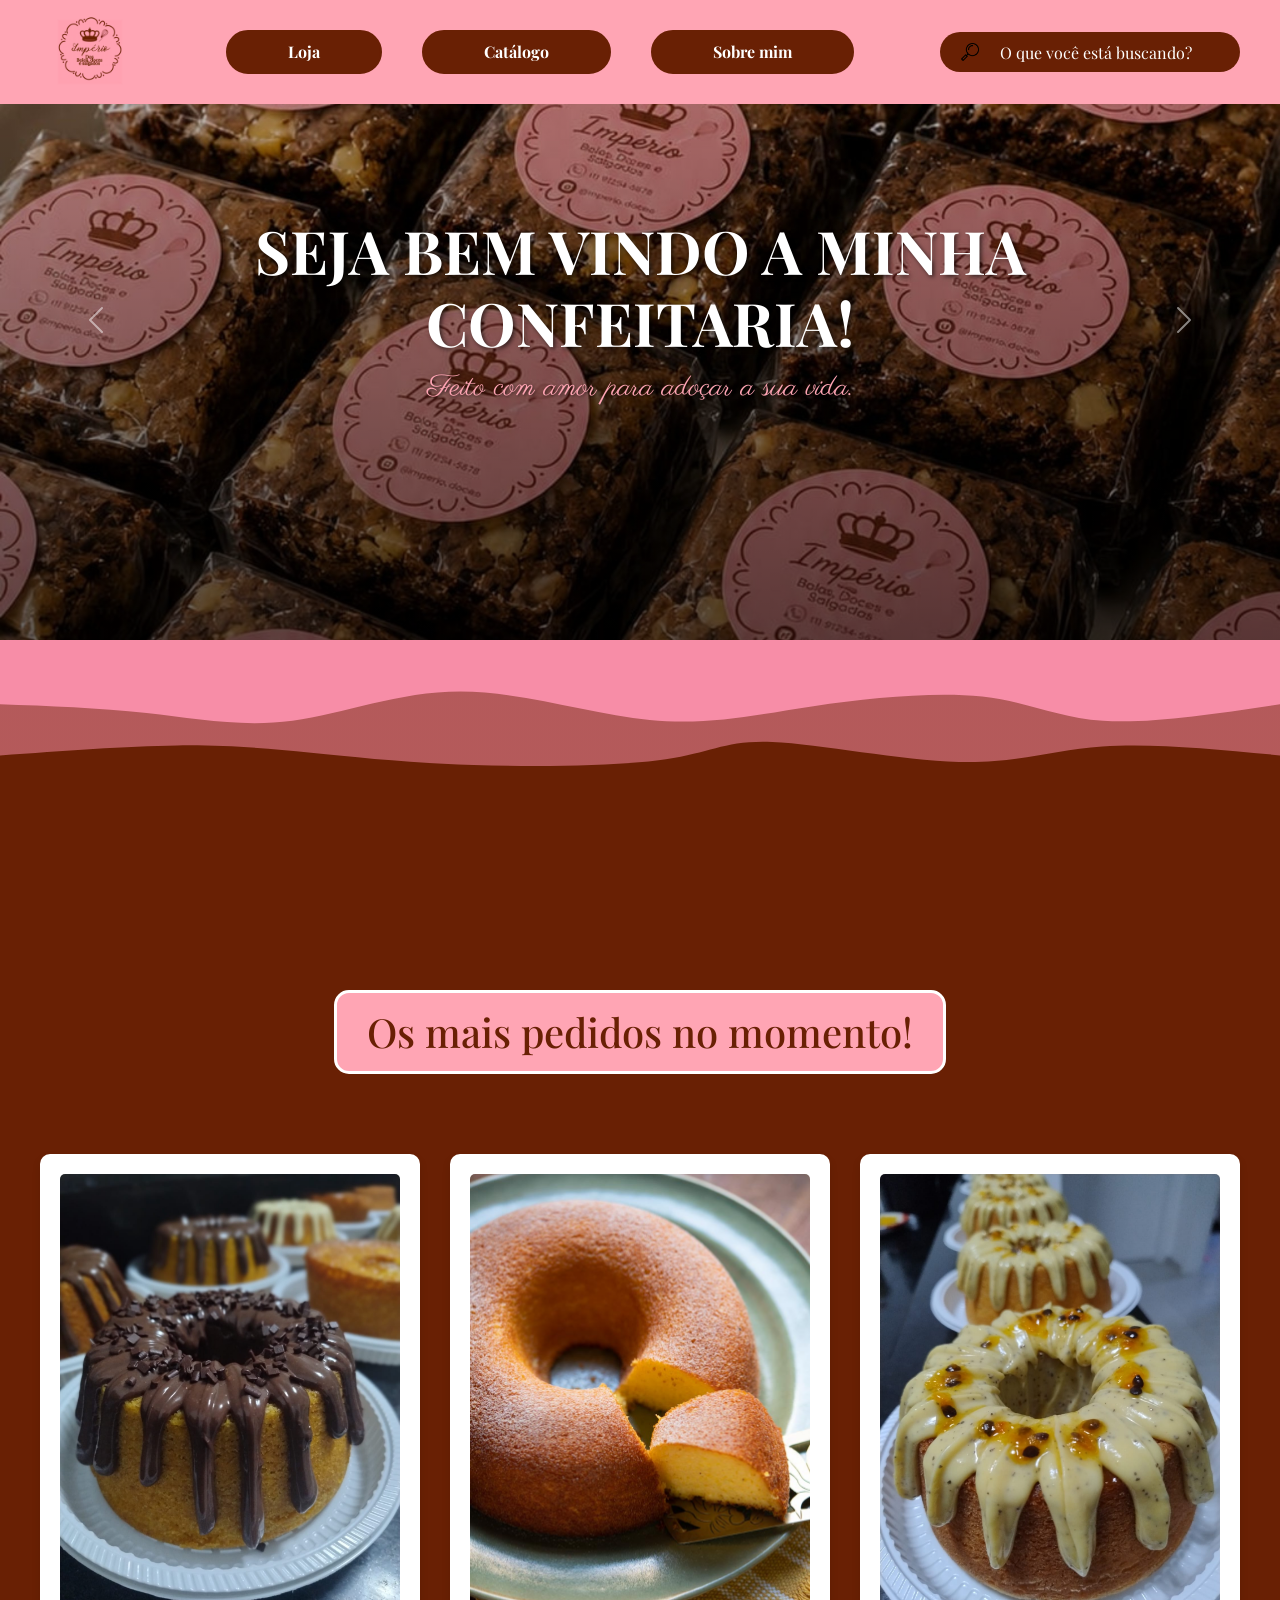
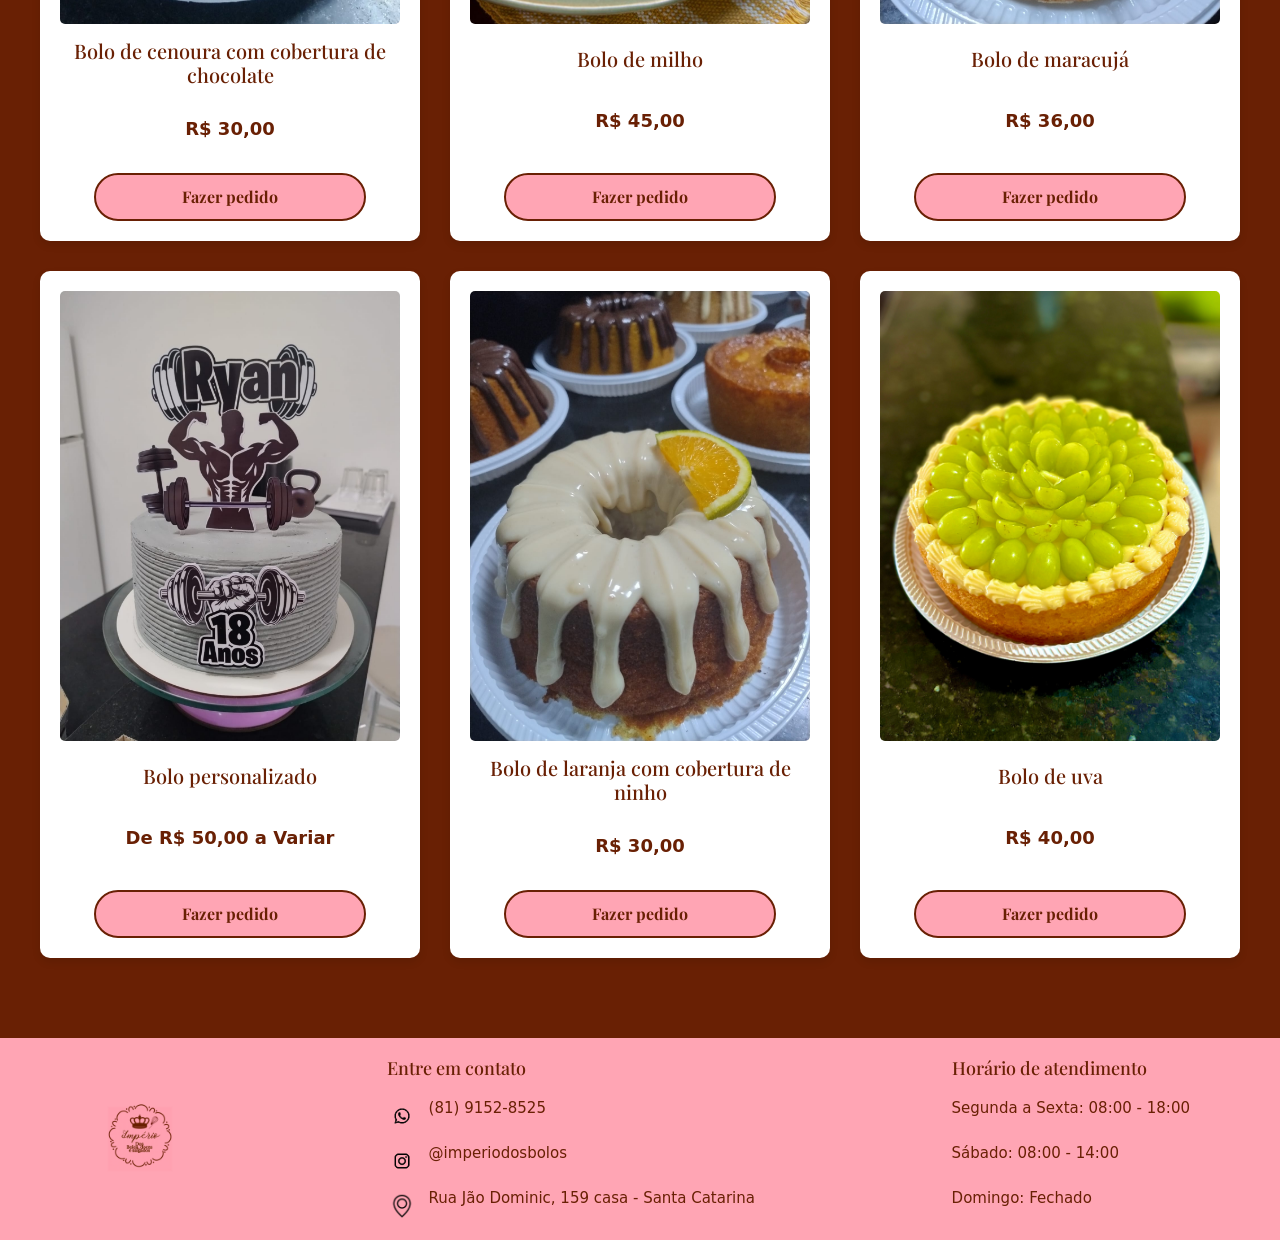
==== index.html @ a277b28c "salvar tudo" ====
<!DOCTYPE html>
<html lang="pt-br">

<head>
    <meta charset="UTF-8">
    <meta name="viewport" content="width=device-width, initial-scale=1.0">

    <link href="https://cdn.jsdelivr.net/npm/bootstrap@5.3.8/dist/css/bootstrap.min.css" rel="stylesheet"
        integrity="sha384-sRIl4kxILFvY47J16cr9ZwB07vP4J8+LH7qKQnuqkuIAvNWLzeN8tE5YBujZqJLB" crossorigin="anonymous">

    <link rel="stylesheet" href="./style.css">
    <link rel="shortcut icon" href="./Imagens/Design-sem-nome.ico" type="image/x-icon">

    <title>Império dos Bolos, Doces e Salgados</title>
</head>

<body>
    <header>
        <nav>
            <a href="./index.html">
                <div class="logo">
                    <img src="./Imagens/Logo confeitaria.png" alt="logo">
                </div>
            </a>

            <div class="links">
                <a href="./index.html"> Loja </a>
                <a href="./catalogos.html"> Catálogo </a>
                <a href="./sobremim.html"> Sobre mim </a>
            </div>

            <form class="busca pesquisabusca-container">
                <img src="./Imagens/lupa.png" alt="Lupa" class="icone-lupa">
                <input type="text" placeholder="O que você está buscando?">
            </form>
        </nav>
    </header>

    <main>
        <section id="hero">
            <div id="carouselExampleAutoplaying" class="carousel slide" data-bs-ride="carousel">
                <div class="carousel-inner">
                    <div class="carousel-item active">
                        <img src="./Imagens/Banner da loja.jpg" class="d-block w-100" alt="Banner brownie">
                        <div class="carousel-caption texto-frase">
                            <h2>SEJA BEM VINDO A MINHA CONFEITARIA!</h2>
                            <p>Feito com amor para adoçar a sua vida.</p>
                        </div>
                    </div>

                    <div class="carousel-item">
                        <img src="./Imagens/Bolos,doces e salgados.jpg" class="d-block w-100" alt="Banner bolo">
                        <div class="carousel-caption texto-frase">
                            <h2>NOSSOS BOLOS E DOCES</h2>
                            <p>Uma fatia de felicidade em cada pedaço.</p>
                        </div>
                    </div>

                    <div class="carousel-item">
                        <img src="./Imagens/banner brigadeiro.jpg" class="d-block w-100" alt="Banner brigadeiro">
                        <div class="carousel-caption texto-frase">
                            <h2>BRIGADEIROS GOURMET</h2>
                            <p>O verdadeiro sabor do afeto enrolado em granulado.</p>
                        </div>
                    </div>
                </div>

                <button class="carousel-control-prev" type="button" data-bs-target="#carouselExampleAutoplaying"
                    data-bs-slide="prev">
                    <span class="carousel-control-prev-icon" aria-hidden="true"></span>
                    <span class="visually-hidden">Previous</span>
                </button>
                <button class="carousel-control-next" type="button" data-bs-target="#carouselExampleAutoplaying"
                    data-bs-slide="next">
                    <span class="carousel-control-next-icon" aria-hidden="true"></span>
                    <span class="visually-hidden">Next</span>
                </button>
            </div>
  <svg width="100%" height="100%" id="svg" viewBox="0 0 1440 390" xmlns="http://www.w3.org/2000/svg" preserveAspectRatio="none" class="transition duration-300 ease-in-out delay-150 minha-onda"><defs><linearGradient id="gradient" x1="0%" y1="50%" x2="100%" y2="50%"><stop offset="5%" stop-color="#f78da7"></stop><stop offset="95%" stop-color="#f78da7"></stop></linearGradient></defs><path d="M 0,400 L 0,100 C 72.07455817378498,116.14709131075111 144.14911634756996,132.29418262150222 200,123 C 255.85088365243004,113.7058173784978 295.4780927835052,78.97036082474227 361,83 C 426.5219072164948,87.02963917525773 517.9385125184093,129.8243740795287 571,135 C 624.0614874815907,140.1756259204713 638.7678571428571,107.73214285714286 691,90 C 743.2321428571429,72.26785714285714 832.9900589101621,69.24705449189985 907,75 C 981.0099410898379,80.75294550810015 1039.2719072164948,95.27963917525774 1090,107 C 1140.7280927835052,118.72036082474226 1183.9223122238586,127.63438880706921 1241,126 C 1298.0776877761414,124.36561119293079 1369.0388438880707,112.18280559646539 1440,100 L 1440,400 L 0,400 Z" stroke="none" stroke-width="0" fill="url(#gradient)" fill-opacity="0.53" class="transition-all duration-300 ease-in-out delay-150 path-0" transform="rotate(-180 720 200)"></path><defs><linearGradient id="gradient" x1="0%" y1="50%" x2="100%" y2="50%"><stop offset="5%" stop-color="#f78da7"></stop><stop offset="95%" stop-color="#f78da7"></stop></linearGradient></defs><path d="M 0,400 L 0,233 C 73.3488586156112,207.43335787923417 146.6977172312224,181.86671575846836 199,190 C 251.3022827687776,198.13328424153164 282.5579896907216,239.96649484536078 335,253 C 387.4420103092784,266.0335051546392 461.07032400589105,250.26730486008836 525,228 C 588.929675994109,205.73269513991164 643.1607142857143,176.96428571428572 709,192 C 774.8392857142857,207.03571428571428 852.2868188512517,265.8755522827688 922,266 C 991.7131811487483,266.1244477172312 1053.6920103092784,207.53350515463916 1111,190 C 1168.3079896907216,172.46649484536084 1220.9451399116347,195.99042709867453 1275,210 C 1329.0548600883653,224.00957290132547 1384.5274300441827,228.50478645066272 1440,233 L 1440,400 L 0,400 Z" stroke="none" stroke-width="0" fill="url(#gradient)" fill-opacity="1" class="transition-all duration-300 ease-in-out delay-150 path-1" transform="rotate(-180 720 200)"></path></svg>

        </section>

        <h1 class="maisvendidos"> Os mais pedidos no momento!</h1>

        <section class="grade-produtos">
            <div class="produto">

                <img class="bolos" src="./Imagens/bolo de coco com cobertura de chocolate.jpeg"
                    alt="Bolo de coco com cobertura de chocolate">
                <h2 class="nome-produto">Bolo de cenoura com cobertura de chocolate</h2>
                <p class="preco">R$ 30,00</p>
                <a href="https://wa.me/558191528525?text=Olá! Gostaria de encomendar Bolo de coco com cobertura de chocolate"
                    target="_blank" class="botao-pedido">Fazer pedido</a>
            </div>
            </div>

            <div class="produto">
                <img class="bolos" src="./Imagens/bolo de milho.jpg"
                    alt="Bolo de milho">
                <h2 class="nome-produto">Bolo de milho</h2>
                <p class="preco">R$ 45,00</p>
                <a href="https://wa.me/558191528525?text=Olá! gostaria de encomendar um bolo de morango" target="_blank"
                    class="botao-pedido">Fazer pedido</a>
            </div>
            </div>

            <div class="produto">
                <img class="bolos" src="./Imagens/bolo de maracuja.jpeg" alt="Bolo de maracujá">
                <h2 class="nome-produto">Bolo de maracujá</h2>
                <p class="preco">R$ 36,00</p>
                <a href="https://wa.me/558191528525?text=Olá! Gostaria de encomendar um Bolo de maracujá"
                    target="_blank" class="botao-pedido">Fazer pedido</a>
            </div>
            </div>

            <div class="produto">
                <img class="bolos" src="./Imagens/bolo personalizados.jpeg" alt="Bolo personalizado">
                <h2 class="nome-produto">Bolo personalizado</h2>
                <p class="preco"> De R$ 50,00 a Variar </p>
                <a href="https://wa.me/558191528525?text=Olá! Gostaria de encomendar um bolo personalizado"
                    target="_blank" class="botao-pedido">Fazer pedido</a>
            </div>
            </div>

            <div class="produto">
                <img class="bolos" src="./Imagens/bolo de laranja.jpeg" alt="Bolo de laranja">
                <h2 class="nome-produto">Bolo de laranja com cobertura de ninho</h2>
                <p class="preco">R$ 30,00</p>
                <a href="https://wa.me/558191528525?text=Olá! Gostaria de encomendar um bolo de laranja" target="_blank"
                    class="botao-pedido">Fazer pedido</a>
            </div>
            </div>

            <div class="produto">
                <img class="bolos" src="./Imagens/bolo de uva.jpeg" alt="Bolo de uva">
                <h2 class="nome-produto">Bolo de uva</h2>
                <p class="preco">R$ 40,00</p>
                <a href="https://wa.me/558191528525?text=Olá! Gostaria de encomendar um bolo de uva" target="_blank"
                    class="botao-pedido">Fazer pedido</a>
            </div>
            </div>
        </section>
    </main>

    <footer class="rodape">
        <div class="logorodape-principal"> <img class="logorodape" src="./Imagens/Logo confeitaria.png" alt="logo">
        </div>

        <div class="contato">
            <h3 class="contato-titulo">Entre em contato</h3>

            <div class="item-contato">
                <img src="./Imagens/whatsapp.png" alt="WhatsApp">
                <p> (81) 9152-8525</p>
            </div>

            <div class="item-contato">
                <img src="./Imagens/instagram.png" alt="Instagram">
                <p>@imperiodosbolos</p>
            </div>

            <div class="item-contato">
                <img src="./Imagens/mapa.png" alt="Localização">
                <p>Rua Jão Dominic, 159 casa - Santa Catarina </p>
            </div>
        </div>

        <div class="horarios">
            <h3 class="atendimento-titulo">Horário de atendimento</h3>
            <p>Segunda a Sexta: 08:00 - 18:00</p>
            <p>Sábado: 08:00 - 14:00</p>
            <p>Domingo: Fechado</p>
        </div>
    </footer>

    <script src="https://cdn.jsdelivr.net/npm/@popperjs/core@2.11.8/dist/umd/popper.min.js"
        integrity="sha384-I7E8VVD/ismYTF4hNIPjVp/Zjvgyol6VFvRkX/vR+Vc4jQkC+hVqc2pM8ODewa9r"
        crossorigin="anonymous"></script>
    <script src="https://cdn.jsdelivr.net/npm/bootstrap@5.3.8/dist/js/bootstrap.min.js"
        integrity="sha384-G/EV+4j2dNv+tEPo3++6LCgdCROaejBqfUeNjuKAiuXbjrxilcCdDz6ZAVfHWe1Y"
        crossorigin="anonymous"></script>

    <script src="./script.js"></script>
</body>

</html>
---- style.css ----
/* #692004 - Marrom */
/* #ffa5b4 - Rosa*/
/* #ffffff - Branco */

@import url('https://fonts.googleapis.com/css2?family=Lavishly+Yours&family=Parisienne&family=Playfair+Display:ital,wght@0,400..900;1,400..900&family=Puritan:ital,wght@0,400;0,700;1,400;1,700&family=Share+Tech&display=swap');

@import url('https://fonts.googleapis.com/css2?family=Lavishly+Yours&family=Parisienne&family=Playfair+Display:ital,wght@0,400..900;1,400..900&family=Puritan:ital,wght@0,400;0,700;1,400;1,700&family=Share+Tech&display=swap');
/*titulo*/


* {
    box-sizing: border-box;
    /* Inclui borda e padding na largura total do elemento */
    margin: 0;
    /* Remove margens externas padrão */
    padding: 0;
    /* Remove espaçamento interno padrão */
}

body {
    background-color: #692004;
    /* Define cor de fundo em toda a página */
}

header {
    position: fixed;
    /* Fixa o cabeçalho no topo, sem se mover ao fazer scroll */
    top: 0;
    /* Posiciona no topo da página */
    left: 0;
    /* Alinha ao lado esquerdo */
    width: 100%;
    /* Ocupa 100% da largura disponível */
    z-index: 100;
    /* Garante que fique sobre outros elementos (profundidade) */
}


nav {
    display: flex;
    /* Usa flexbox para organizar elementos em linha */
    background-color: #ffa5b4;
    /* Define fundo rosa */
    justify-content: space-between;
    /* Distribui espaço entre itens horizontalmente */
    align-items: center;
    /* Alinha itens ao centro na vertical */
    padding: 2px 40px;
    /* Espaçamento: 2px acima/abaixo, 40px esquerda/direita */
    flex-wrap: nowrap;
    /* Não quebra itens em nova linha (mantém uma linha) */
    font-family: "Playfair Display", serif;
    font-optical-sizing: auto;
    font-style: normal;
}


.logo {
    position: relative;
    /* Define posicionamento relativo para alocar bem na nav */
    width: 100px;
    /* Largura da logo */
    height: auto;
    /* Altura ajustada automaticamente proporcionalmente */
}

.logo img {
    width: 100px;
    /* Define largura da imagem da logo */
    border-radius: 50%;
    /* Deixa a imagem circular (redonda) */
}


.links {
    display: flex;
    /* Usa flexbox para alinhar links horizontalmente */
    justify-content: center;
    /* Centraliza os links horizontalmente */
    flex-grow: 1;
    /* Ocupa o espaço restante disponível na nav */
}


.links a {
    display: inline-block;
    /* Permite dar width/height em um elemento inline */
    text-decoration: none;
    /* Remove o sublinhado padrão dos links */
    background-color: #692004;
    /* Fundo marrom nos botões */
    color: #ffffff;
    /* Texto branco */
    font-family: "Playfair Display", serif;
    /* Fonte elegante para titulos */
    font-size: 16px;
    /* Tamanho do texto */
    font-weight: bold;
    /* Deixa o texto mais grosso/marcado */
    border: 2px solid #692004;
    /* Borda marrom ao redor */
    padding: 8px 60px;
    /* Espaço interno: 8px acima/abaixo, 60px esquerda/direita */
    border-radius: 60px;
    /* Deixa as bordas muito arredondadas (botão arredondado) */
    margin: 20px;
    /* Espaço externo: 20px */
    white-space: nowrap;
    /* Evita quebra de texto em várias linhas */
    transition: transform 0.2s ease-in-out;
    /* Suaviza transformações em 0.2 segundos */
}


.links a:hover {
    transform: scale(1.05);
    /* Aumenta o botão em 5% quando mouse passa sobre */
}



.pesquisabusca-container {
    display: flex;
    /* Usa flexbox para alinhar o input e o ícone horizontalmente */
    align-items: center;
    /* Alinha itens ao centro na vertical */
    background-color: #692004;
    /* Fundo marrom */
    border-radius: 20px;
    /* Deixa as bordas bem arredondadas (formato de pílula) */
    padding: 5px 20px;
    /* Espaçamento interno: 5px acima/abaixo, 20px esquerda/direita */
    height: 40px;
    /* Altura fixa para consistência */
    width: 300px;
    /* Largura da barra de pesquisa */
}

/* Campo de entrada (input) da pesquisa */
.pesquisabusca-container input {
    flex: 1;
    /* Faz o input ocupar todo o espaço restante do container */
    height: 100%;
    border: none;
    /* Remove a borda padrão do HTML */
    background: transparent;
    /* Fundo transparente para integrar com o container marrom */
    outline: none;
    /* Remove a linha azul/laranja ao clicar no campo */
    color: #ffffff;
    /* Cor do texto digitado em branco */
    font-size: 16px;
    /* Tamanho do texto confortável para leitura */
}

/* Estilo do texto placeholder (sugestão) do input */
.pesquisabusca-container input::placeholder {
    color: #ffffff;
    /* Deixa o texto de sugestão em branco e legível */
}


.icone-lupa {
    height: 18px;
    /* Altura do ícone */
    width: 20px;
    /* Largura do ícone */
    margin-right: 20px;
    /* Espaço entre o ícone e o input */
    object-fit: contain;
    /* Mantém a proporção da imagem sem distorcer */
}

#hero {
    width: 100%;
    /* Ocupa toda a largura disponível da página */
}

.carousel-item {
    position: relative;
    /* Define posicionamento relativo para usar pseudo-elemento ::after */
}

.carousel-item::after {
    content: "";
    /* Cria um elemento vazio */
    position: absolute;
    /* Posiciona o elemento de forma absoluta em relação ao .carousel-item */
    top: 0;
    left: 0;
    width: 100%;
    height: 100%;
    background: linear-gradient(to bottom, rgba(0, 0, 0, 0.2), rgba(0, 0, 0, 0.6));
    /* Cria um degradê suave do topo até a base da imagem */
    z-index: 1;
    /* Garante que a sombra fique acima da imagem, mas abaixo de textos */
}

.texto-frase {
    position: absolute;
    top: 50%;
    left: 50%;
    transform: translate(-50%, -50%);
    bottom: auto;
    width: 80%;
    z-index: 2;
    text-align: center;
}

.texto-frase h2 {
    font-family: "Playfair Display", serif;
    font-optical-sizing: auto;
    font-style: normal;
    font-size: 60px;
    font-weight: bold;
    color: #ffffff;
    text-shadow: 2px 2px 4px rgba(0, 0, 0, 0.6);
}

.texto-frase p {
    font-family: "Parisienne", cursive;
    font-weight: 400;
    font-style: normal;
    font-size: 30px;
    color: #ffa5b4;
    text-shadow: 1px 1px 3px rgba(0, 0, 0, 0.6);
}
.minha-onda {
  width: 100vw;     
  height: 150px;    
  display: block;   
}


.maisvendidos {
    display: inline-flex;
    color: #692004;
    justify-content: center;
    align-items: center;
    font-size: 40px;
    gap: 20px;
    margin: 200px auto 60px auto;
    /* Centraliza o bloco na tela */
    background-color: #ffa5b4;
    border: 3px solid #ffffff;
    border-radius: 15px;
    padding: 15px 30px;
    font-family: "Playfair Display", serif;
    font-optical-sizing: auto;
    font-style: normal;
}



main {
    width: 100%;
    /* Ocupa 100% da largura */
    text-align: center;
    /* Centraliza o texto */
    margin-bottom: 60px;
    /* Espaço abaixo antes do rodapé */
}


.grade-produtos {
    display: grid;
    /* Usa grid para criar layout em colunas */
    grid-template-columns: repeat(3, 1fr);
    /* Cria 3 colunas de tamanho igual */
    gap: 30px;
    /* Espaço de 30px entre produtos */
    padding: 20px 40px;
    /* Espaçamento interno */
}


.produto {
    background-color: #ffffff;
    /* Fundo branco */
    position: relative;
    /* Para posicionamento de elementos filhos */
    z-index: 10;
    /* Profundidade */
    padding: 20px;
    /* Espaçamento interno */
    border-radius: 10px;
    /* Bordas levemente arredondadas */
    box-shadow: 0 4px 8px rgba(0, 0, 0, 0.1);
    /* Sombra para criar profundidade */
    display: flex;
    /* Usa flexbox para organizar conteúdo */
    flex-direction: column;
    /* Organiza itens em coluna */
    justify-content: space-between;
    /* Distribui espaço entre itens */
    align-items: center;
    /* Centraliza itens horizontalmente */
}


.bolos {
    width: 100%;
    /* Ocupa 100% da largura do card */
    height: 450px;
    /* Altura fixa para consistência */
    object-fit: cover;
    /* Imagem se ajusta mantendo proporção */
    border-radius: 5px;
    /* Bordas ligeiramente arredondadas */
}

.nome-produto {
    font-size: 20px;
    color: #692004;
    margin-top: 15px;
    text-align: center;
    font-family: "Playfair Display", serif;
    font-optical-sizing: auto;
    font-style: normal;
}


.preco {
    font-size: 18px;
    color: #692004;
    font-weight: bold;
    margin-top: 20px;
}

.botao-pedido {
    display: inline-block;
    text-decoration: none;
    background-color: #ffa5b4;
    color: #692004;
    font-family: "Playfair Display", serif;
    font-size: 16px;
    font-weight: bold;
    border: 2px solid #692004;
    padding: 10px 30px;
    border-radius: 30px;
    margin-top: 15px;
    width: 80%;
    text-align: center;
    transition: transform 0.2s ease-in-out, background-color 0.2s;
}

/* Efeito ao passar o mouse */
.botao-pedido:hover {
    transform: scale(1.05);
    background-color: #ffa5b4;
}


.rodape {
   display: flex;
    justify-content: space-between;
    align-items: flex-start;
    gap: 40px;
    background-color: #ffa5b4;
    padding: 15px 90px;
   
}


.logorodape-principal {
    display: flex;
    align-items: center;
    gap: 20px;
    align-self: center;
}


.logorodape {
    width: 100px;
    height: auto;
    border-radius: 50%;
}


.contato {
    display: flex;
    flex-direction: column;
    gap: 8px;
}


.contato-titulo {
    font-size: 18px;
    color: #692004;
    font-family: "Playfair Display", serif;
    margin-bottom: 5px;
    padding: 5px 0;

}

.atendimento-titulo {
    font-size: 18px;
    color: #692004;
    font-family: "Playfair Display", serif;
    margin-bottom: 5px;
    padding: 5px 0;
   
}


.item-contato {
    display: flex;
    align-items: center;
    gap: 12px;
    
}

.item-contato img {
    height: 30px;
    object-fit: contain;
    
}

.item-contato p {
    font-size: 15px;
    color: #692004;
    line-height: 1.4;

}


.horarios p {
    font-size: 15px;
    color: #692004;
    line-height: 1.4;
    
}


.horarios {
    display: flex;
    flex-direction: column;
    gap: 8px;
    text-align: left;
}



@media (max-width: 768px) {


    body {
        padding-top: 260px;
        /* Espaço aumentado para não cobrir o conteúdo sob o menu mobile fixo */
    }


    nav {
        flex-direction: column;
        gap: 10px;
        padding: 15px;
        max-height: 240px;
        /* Evita que o menu passe da tela do celular */
    }


    .logo img {
        width: 100px;
        /* Logo menor para caber na barra mobile */
    }


    .links {
        flex-direction: column;
        width: 100%;
        gap: 8px;
    }


    .links a {
        margin: 0;
        text-align: center;
        width: 100%;
        padding: 6px 10px;
        font-size: 14px;
    }


    .pesquisabusca-container {
        width: 100%;
        height: 35px;
    }

    .pesquisabusca-container input {
        font-size: 14px;
    }


    .texto-frase h2 {
        font-size: 32px;
    }

    .texto-frase p {
        font-size: 20px;
    }


    .maisvendidos {
        font-size: 22px;
        margin: 60px auto 30px auto;
        padding: 10px 20px;
        display: flex;
    }


    .grade-produtos {
        grid-template-columns: 1fr;
        /* Um produto abaixo do outro */
        padding: 10px 20px;
        gap: 20px;
    }


    .produto {
        padding: 15px;
    }

    .bolos {
        height: 300px;
        /* Reduz altura para imagens não distorcerem no celular */
    }

    .nome-produto {
        font-size: 18px;
    }

    .botao-pedido {
        width: 100%;
        /* Botão em largura cheia dentro do card */
    }

  
    .rodape {
        flex-direction: column;
        align-items: center;
        text-align: center;
        padding: 40px 20px;
        gap: 30px;
    }

    .logorodape-principal {
        flex-direction: column;
        justify-content: center;
    }

    .logorodape {
        width: 100px;
    }

    .contato {
        align-items: center;
    }

    .item-contato {
        flex-direction: column;
        justify-content: center;
        gap: 5px;
    }

    .item-contato img {
        height: 35px;
    }

    .item-contato p{
          font-size: 16px;

    }


    .horarios p {
        font-size: 16px;
    }
}
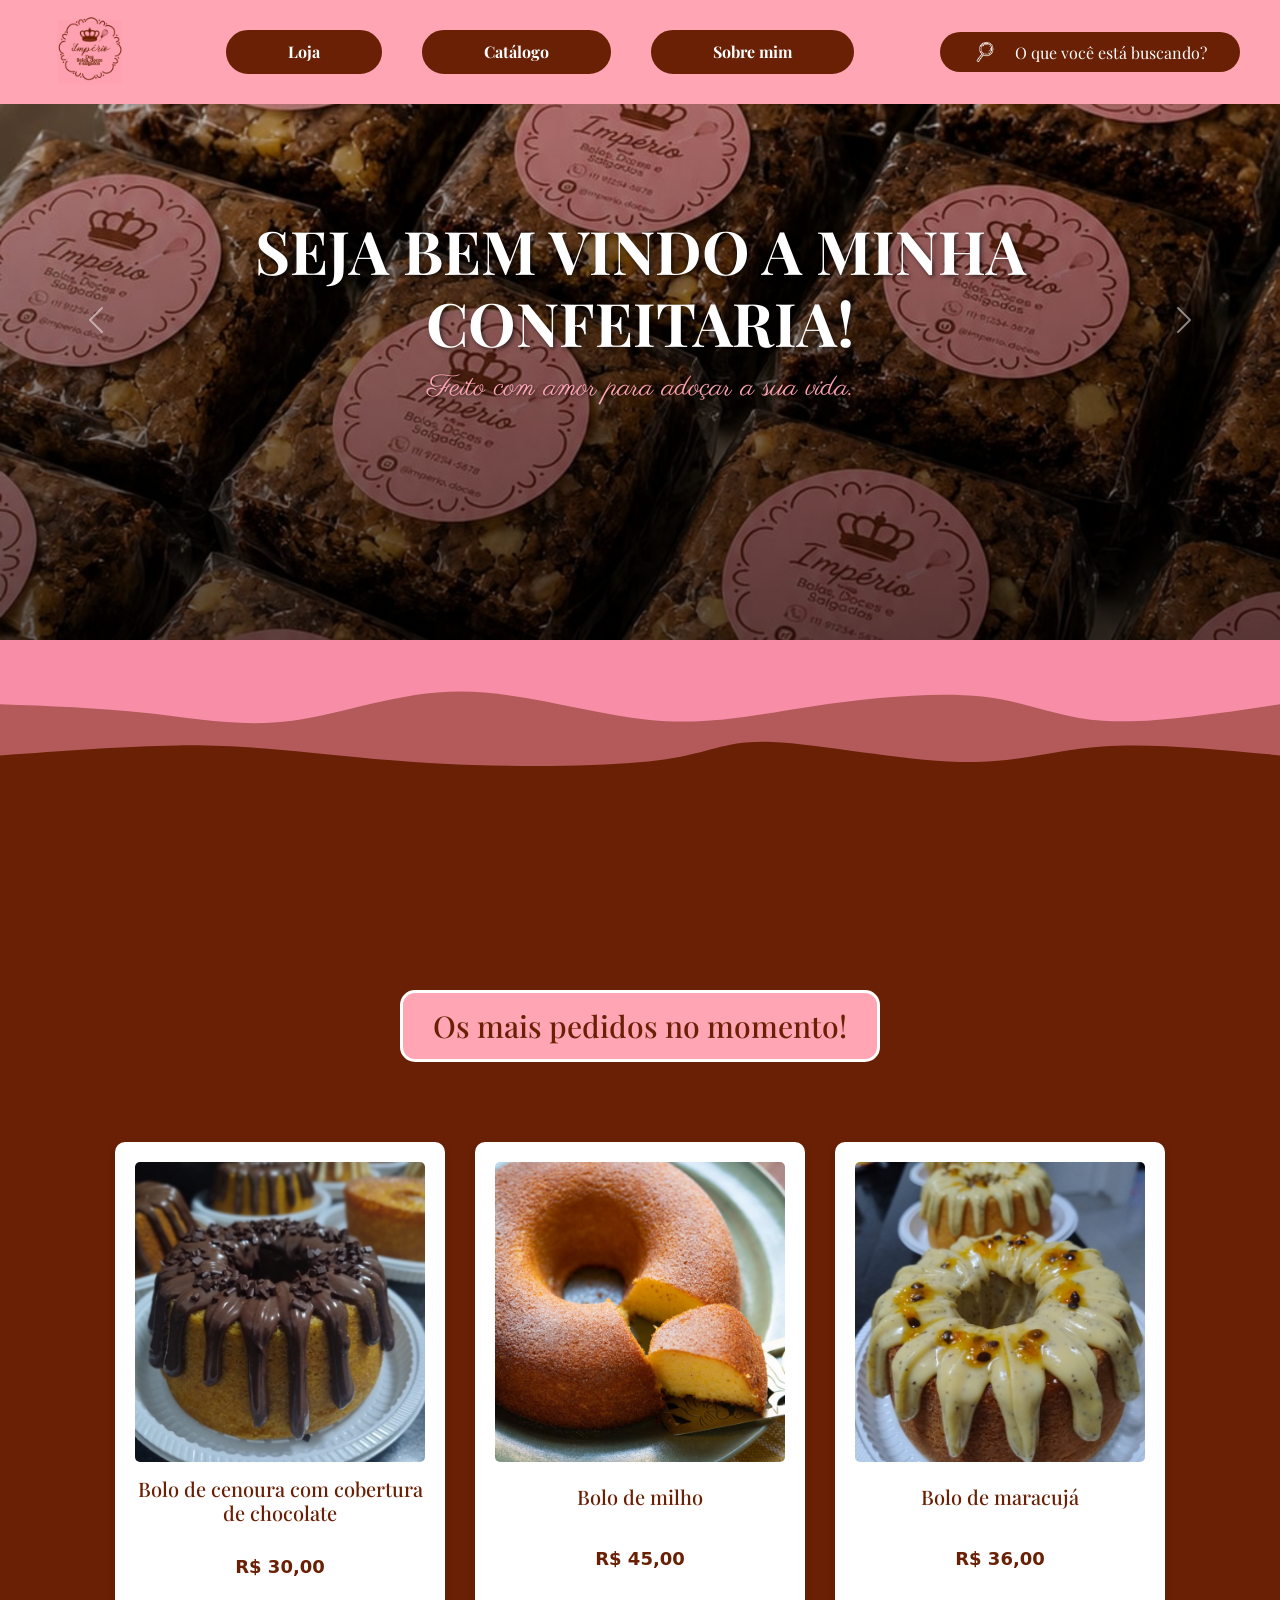
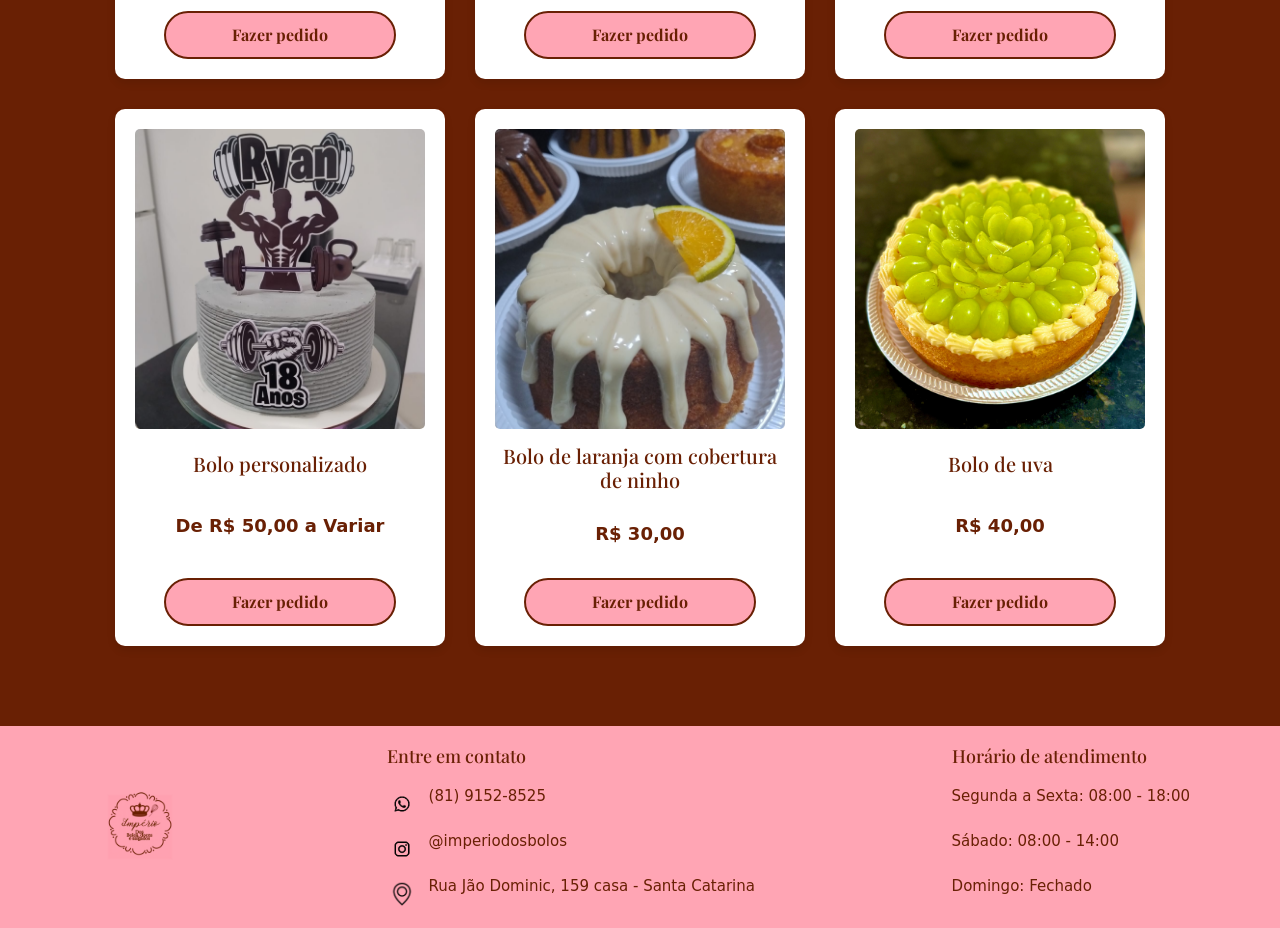
==== commit db905b61: "salvar tudo" ====
--- a/index.html
+++ b/index.html
@@ -31,7 +31,9 @@
 
             <form class="busca pesquisabusca-container">
                 <img src="./Imagens/lupa.png" alt="Lupa" class="icone-lupa">
-                <input type="text" placeholder="O que você está buscando?">
+                <input list="produtos-busca" type="text" placeholder="O que você está buscando?">
+                
+                
             </form>
         </nav>
     </header>
@@ -49,15 +51,15 @@
                     </div>
 
                     <div class="carousel-item">
-                        <img src="./Imagens/Bolos,doces e salgados.jpg" class="d-block w-100" alt="Banner bolo">
+                        <img src="./Imagens/banner carrocel.png" class="d-block w-100" alt="Banner bolo">
                         <div class="carousel-caption texto-frase">
-                            <h2>NOSSOS BOLOS E DOCES</h2>
+                            <h2>NOSSOS BOLOS</h2>
                             <p>Uma fatia de felicidade em cada pedaço.</p>
                         </div>
                     </div>
 
                     <div class="carousel-item">
-                        <img src="./Imagens/banner brigadeiro.jpg" class="d-block w-100" alt="Banner brigadeiro">
+                        <img src="./Imagens/brigadeiro carrocel.png" class="d-block w-100" alt="Banner brigadeiro">
                         <div class="carousel-caption texto-frase">
                             <h2>BRIGADEIROS GOURMET</h2>
                             <p>O verdadeiro sabor do afeto enrolado em granulado.</p>
@@ -76,7 +78,31 @@
                     <span class="visually-hidden">Next</span>
                 </button>
             </div>
-  <svg width="100%" height="100%" id="svg" viewBox="0 0 1440 390" xmlns="http://www.w3.org/2000/svg" preserveAspectRatio="none" class="transition duration-300 ease-in-out delay-150 minha-onda"><defs><linearGradient id="gradient" x1="0%" y1="50%" x2="100%" y2="50%"><stop offset="5%" stop-color="#f78da7"></stop><stop offset="95%" stop-color="#f78da7"></stop></linearGradient></defs><path d="M 0,400 L 0,100 C 72.07455817378498,116.14709131075111 144.14911634756996,132.29418262150222 200,123 C 255.85088365243004,113.7058173784978 295.4780927835052,78.97036082474227 361,83 C 426.5219072164948,87.02963917525773 517.9385125184093,129.8243740795287 571,135 C 624.0614874815907,140.1756259204713 638.7678571428571,107.73214285714286 691,90 C 743.2321428571429,72.26785714285714 832.9900589101621,69.24705449189985 907,75 C 981.0099410898379,80.75294550810015 1039.2719072164948,95.27963917525774 1090,107 C 1140.7280927835052,118.72036082474226 1183.9223122238586,127.63438880706921 1241,126 C 1298.0776877761414,124.36561119293079 1369.0388438880707,112.18280559646539 1440,100 L 1440,400 L 0,400 Z" stroke="none" stroke-width="0" fill="url(#gradient)" fill-opacity="0.53" class="transition-all duration-300 ease-in-out delay-150 path-0" transform="rotate(-180 720 200)"></path><defs><linearGradient id="gradient" x1="0%" y1="50%" x2="100%" y2="50%"><stop offset="5%" stop-color="#f78da7"></stop><stop offset="95%" stop-color="#f78da7"></stop></linearGradient></defs><path d="M 0,400 L 0,233 C 73.3488586156112,207.43335787923417 146.6977172312224,181.86671575846836 199,190 C 251.3022827687776,198.13328424153164 282.5579896907216,239.96649484536078 335,253 C 387.4420103092784,266.0335051546392 461.07032400589105,250.26730486008836 525,228 C 588.929675994109,205.73269513991164 643.1607142857143,176.96428571428572 709,192 C 774.8392857142857,207.03571428571428 852.2868188512517,265.8755522827688 922,266 C 991.7131811487483,266.1244477172312 1053.6920103092784,207.53350515463916 1111,190 C 1168.3079896907216,172.46649484536084 1220.9451399116347,195.99042709867453 1275,210 C 1329.0548600883653,224.00957290132547 1384.5274300441827,228.50478645066272 1440,233 L 1440,400 L 0,400 Z" stroke="none" stroke-width="0" fill="url(#gradient)" fill-opacity="1" class="transition-all duration-300 ease-in-out delay-150 path-1" transform="rotate(-180 720 200)"></path></svg>
+            <svg width="100%" height="100%" id="svg" viewBox="0 0 1440 390" xmlns="http://www.w3.org/2000/svg"
+                preserveAspectRatio="none" class="transition duration-300 ease-in-out delay-150 minha-onda">
+                <defs>
+                    <linearGradient id="gradient" x1="0%" y1="50%" x2="100%" y2="50%">
+                        <stop offset="5%" stop-color="#f78da7"></stop>
+                        <stop offset="95%" stop-color="#f78da7"></stop>
+                    </linearGradient>
+                </defs>
+                <path
+                    d="M 0,400 L 0,100 C 72.07455817378498,116.14709131075111 144.14911634756996,132.29418262150222 200,123 C 255.85088365243004,113.7058173784978 295.4780927835052,78.97036082474227 361,83 C 426.5219072164948,87.02963917525773 517.9385125184093,129.8243740795287 571,135 C 624.0614874815907,140.1756259204713 638.7678571428571,107.73214285714286 691,90 C 743.2321428571429,72.26785714285714 832.9900589101621,69.24705449189985 907,75 C 981.0099410898379,80.75294550810015 1039.2719072164948,95.27963917525774 1090,107 C 1140.7280927835052,118.72036082474226 1183.9223122238586,127.63438880706921 1241,126 C 1298.0776877761414,124.36561119293079 1369.0388438880707,112.18280559646539 1440,100 L 1440,400 L 0,400 Z"
+                    stroke="none" stroke-width="0" fill="url(#gradient)" fill-opacity="0.53"
+                    class="transition-all duration-300 ease-in-out delay-150 path-0" transform="rotate(-180 720 200)">
+                </path>
+                <defs>
+                    <linearGradient id="gradient" x1="0%" y1="50%" x2="100%" y2="50%">
+                        <stop offset="5%" stop-color="#f78da7"></stop>
+                        <stop offset="95%" stop-color="#f78da7"></stop>
+                    </linearGradient>
+                </defs>
+                <path
+                    d="M 0,400 L 0,233 C 73.3488586156112,207.43335787923417 146.6977172312224,181.86671575846836 199,190 C 251.3022827687776,198.13328424153164 282.5579896907216,239.96649484536078 335,253 C 387.4420103092784,266.0335051546392 461.07032400589105,250.26730486008836 525,228 C 588.929675994109,205.73269513991164 643.1607142857143,176.96428571428572 709,192 C 774.8392857142857,207.03571428571428 852.2868188512517,265.8755522827688 922,266 C 991.7131811487483,266.1244477172312 1053.6920103092784,207.53350515463916 1111,190 C 1168.3079896907216,172.46649484536084 1220.9451399116347,195.99042709867453 1275,210 C 1329.0548600883653,224.00957290132547 1384.5274300441827,228.50478645066272 1440,233 L 1440,400 L 0,400 Z"
+                    stroke="none" stroke-width="0" fill="url(#gradient)" fill-opacity="1"
+                    class="transition-all duration-300 ease-in-out delay-150 path-1" transform="rotate(-180 720 200)">
+                </path>
+            </svg>
 
         </section>
 
@@ -95,8 +121,7 @@
             </div>
 
             <div class="produto">
-                <img class="bolos" src="./Imagens/bolo de milho.jpg"
-                    alt="Bolo de milho">
+                <img class="bolos" src="./Imagens/bolo de milho.jpg" alt="Bolo de milho">
                 <h2 class="nome-produto">Bolo de milho</h2>
                 <p class="preco">R$ 45,00</p>
                 <a href="https://wa.me/558191528525?text=Olá! gostaria de encomendar um bolo de morango" target="_blank"
--- a/style.css
+++ b/style.css
@@ -161,11 +161,11 @@
 
 
 .icone-lupa {
-    height: 18px;
+    height: 60px;
     /* Altura do ícone */
-    width: 20px;
+    width: 50px;
     /* Largura do ícone */
-    margin-right: 20px;
+    margin-right: 5px;
     /* Espaço entre o ícone e o input */
     object-fit: contain;
     /* Mantém a proporção da imagem sem distorcer */
@@ -237,7 +237,7 @@
     color: #692004;
     justify-content: center;
     align-items: center;
-    font-size: 40px;
+    font-size: 30px;
     gap: 20px;
     margin: 200px auto 60px auto;
     /* Centraliza o bloco na tela */
@@ -271,6 +271,8 @@
     /* Espaço de 30px entre produtos */
     padding: 20px 40px;
     /* Espaçamento interno */
+    max-width: 1130px;  
+    margin: 0 auto;
 }
 
 
@@ -301,7 +303,7 @@
 .bolos {
     width: 100%;
     /* Ocupa 100% da largura do card */
-    height: 450px;
+    height: 300px;
     /* Altura fixa para consistência */
     object-fit: cover;
     /* Imagem se ajusta mantendo proporção */
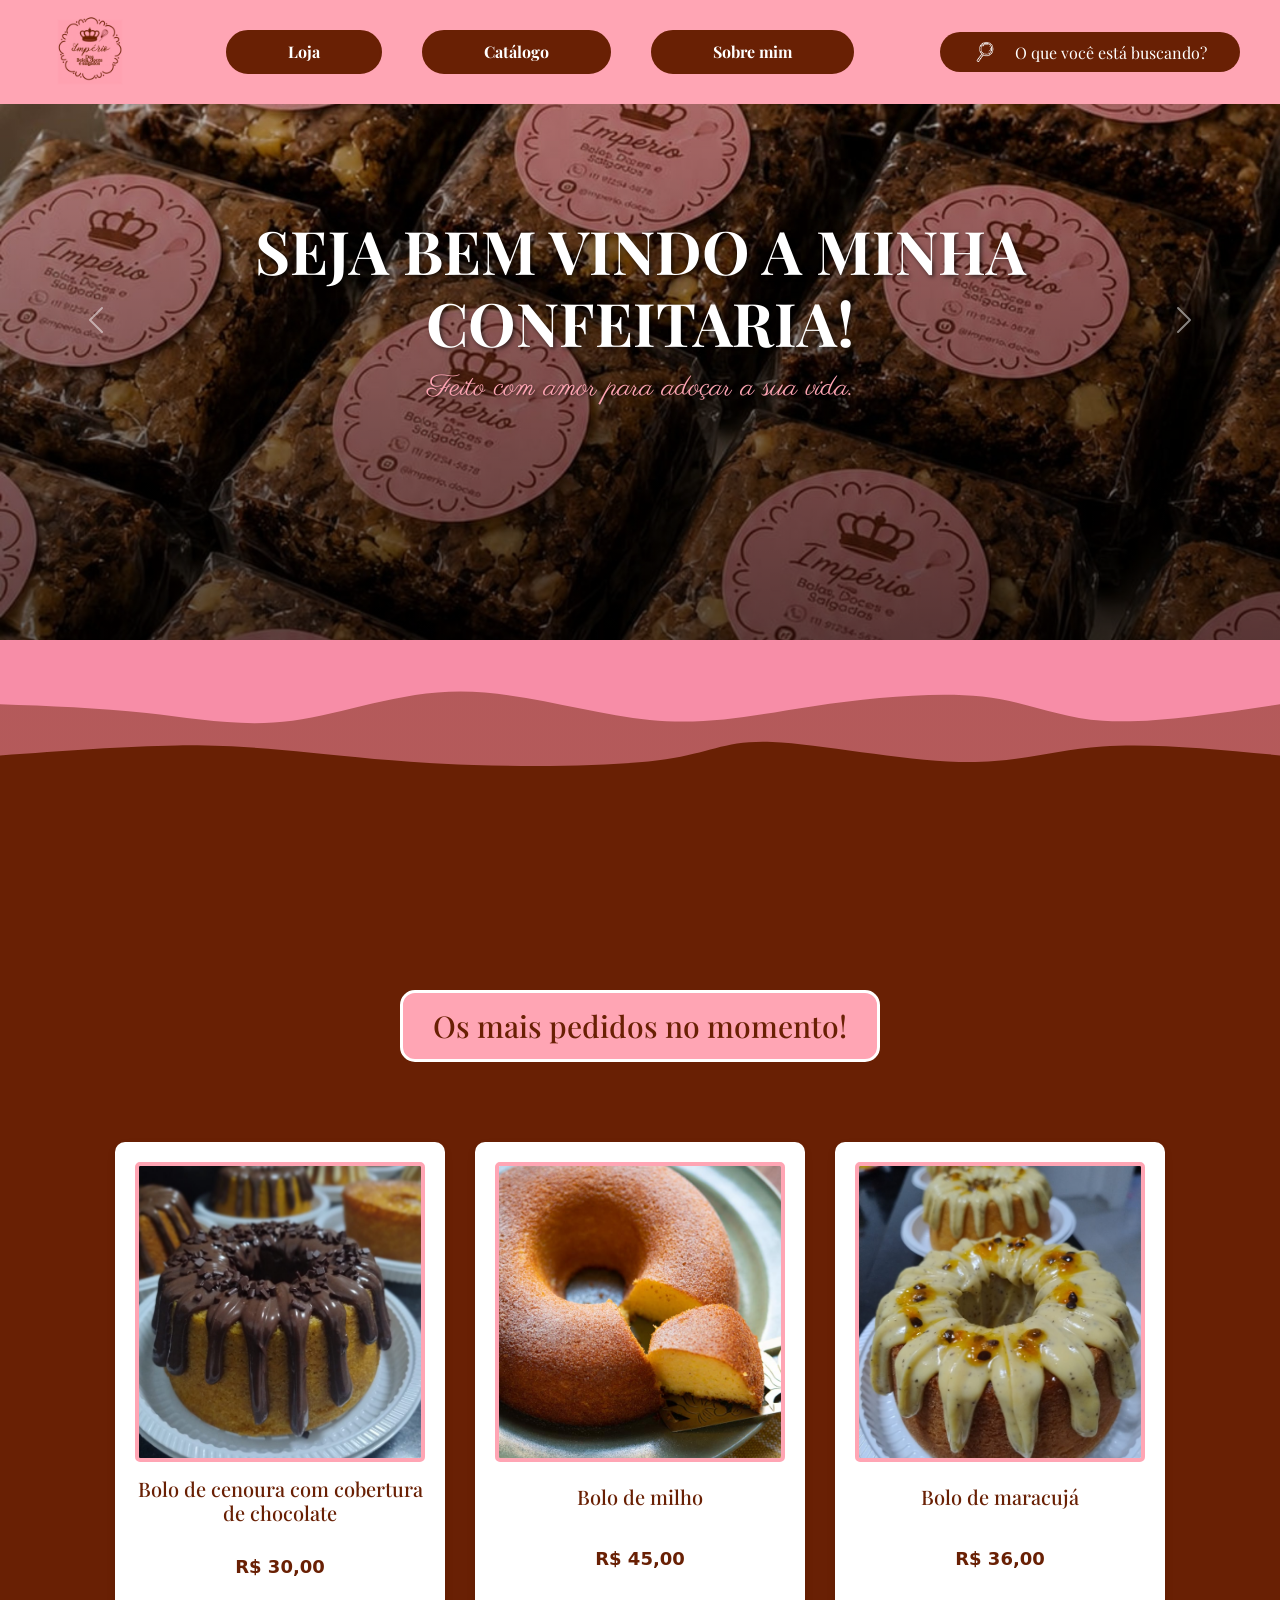
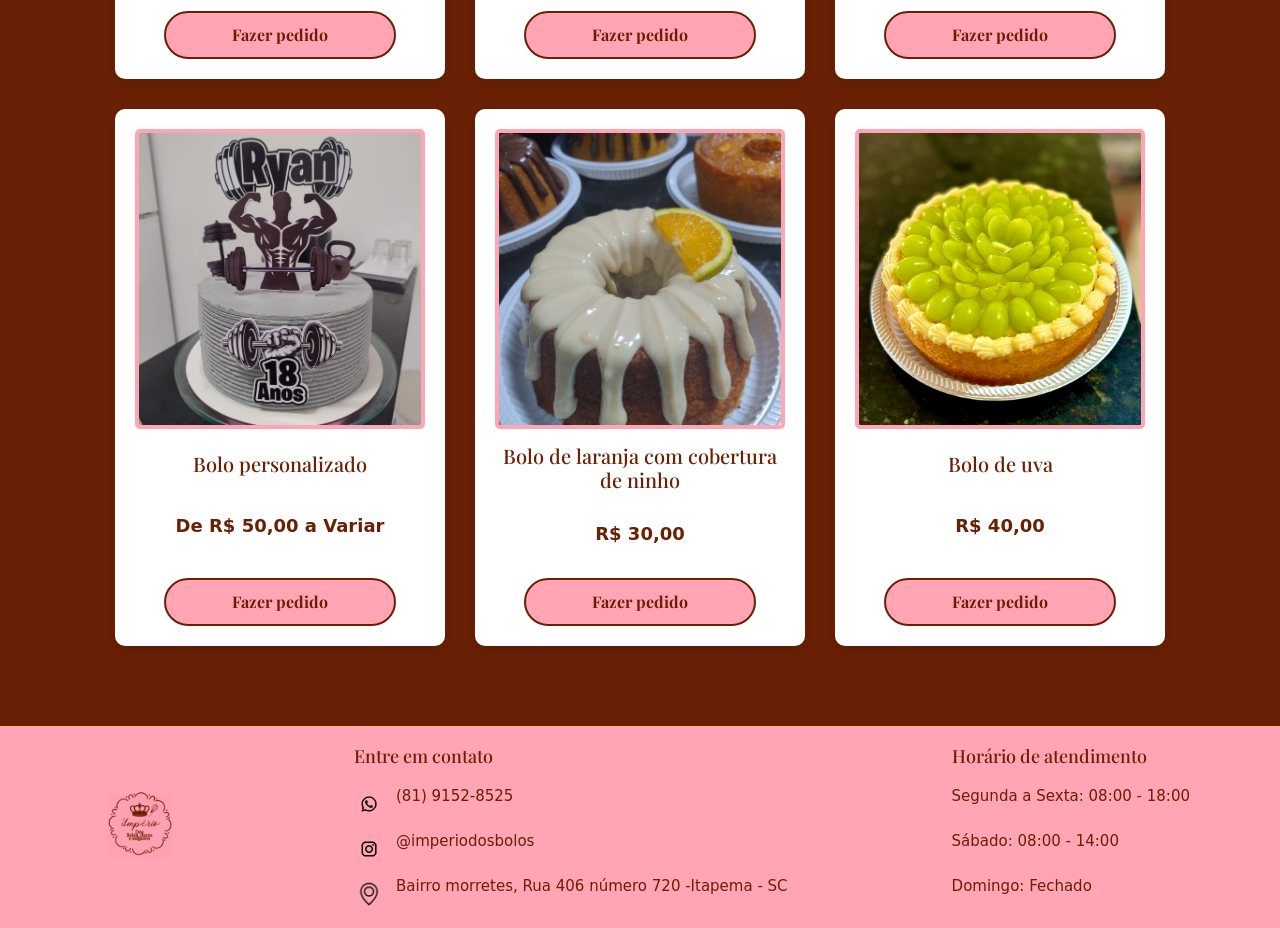
==== commit b747d822: "salvar" ====
--- a/index.html
+++ b/index.html
@@ -186,7 +186,7 @@
 
             <div class="item-contato">
                 <img src="./Imagens/mapa.png" alt="Localização">
-                <p>Rua Jão Dominic, 159 casa - Santa Catarina </p>
+                <p>Bairro morretes, Rua 406 número 720 -Itapema - SC</p>
             </div>
         </div>
 
--- a/style.css
+++ b/style.css
@@ -309,6 +309,8 @@
     /* Imagem se ajusta mantendo proporção */
     border-radius: 5px;
     /* Bordas ligeiramente arredondadas */
+     border: 4px solid #ffa5b4; /* Cria a borda rosa de 4px */
+    box-sizing: border-box;
 }
 
 .nome-produto {
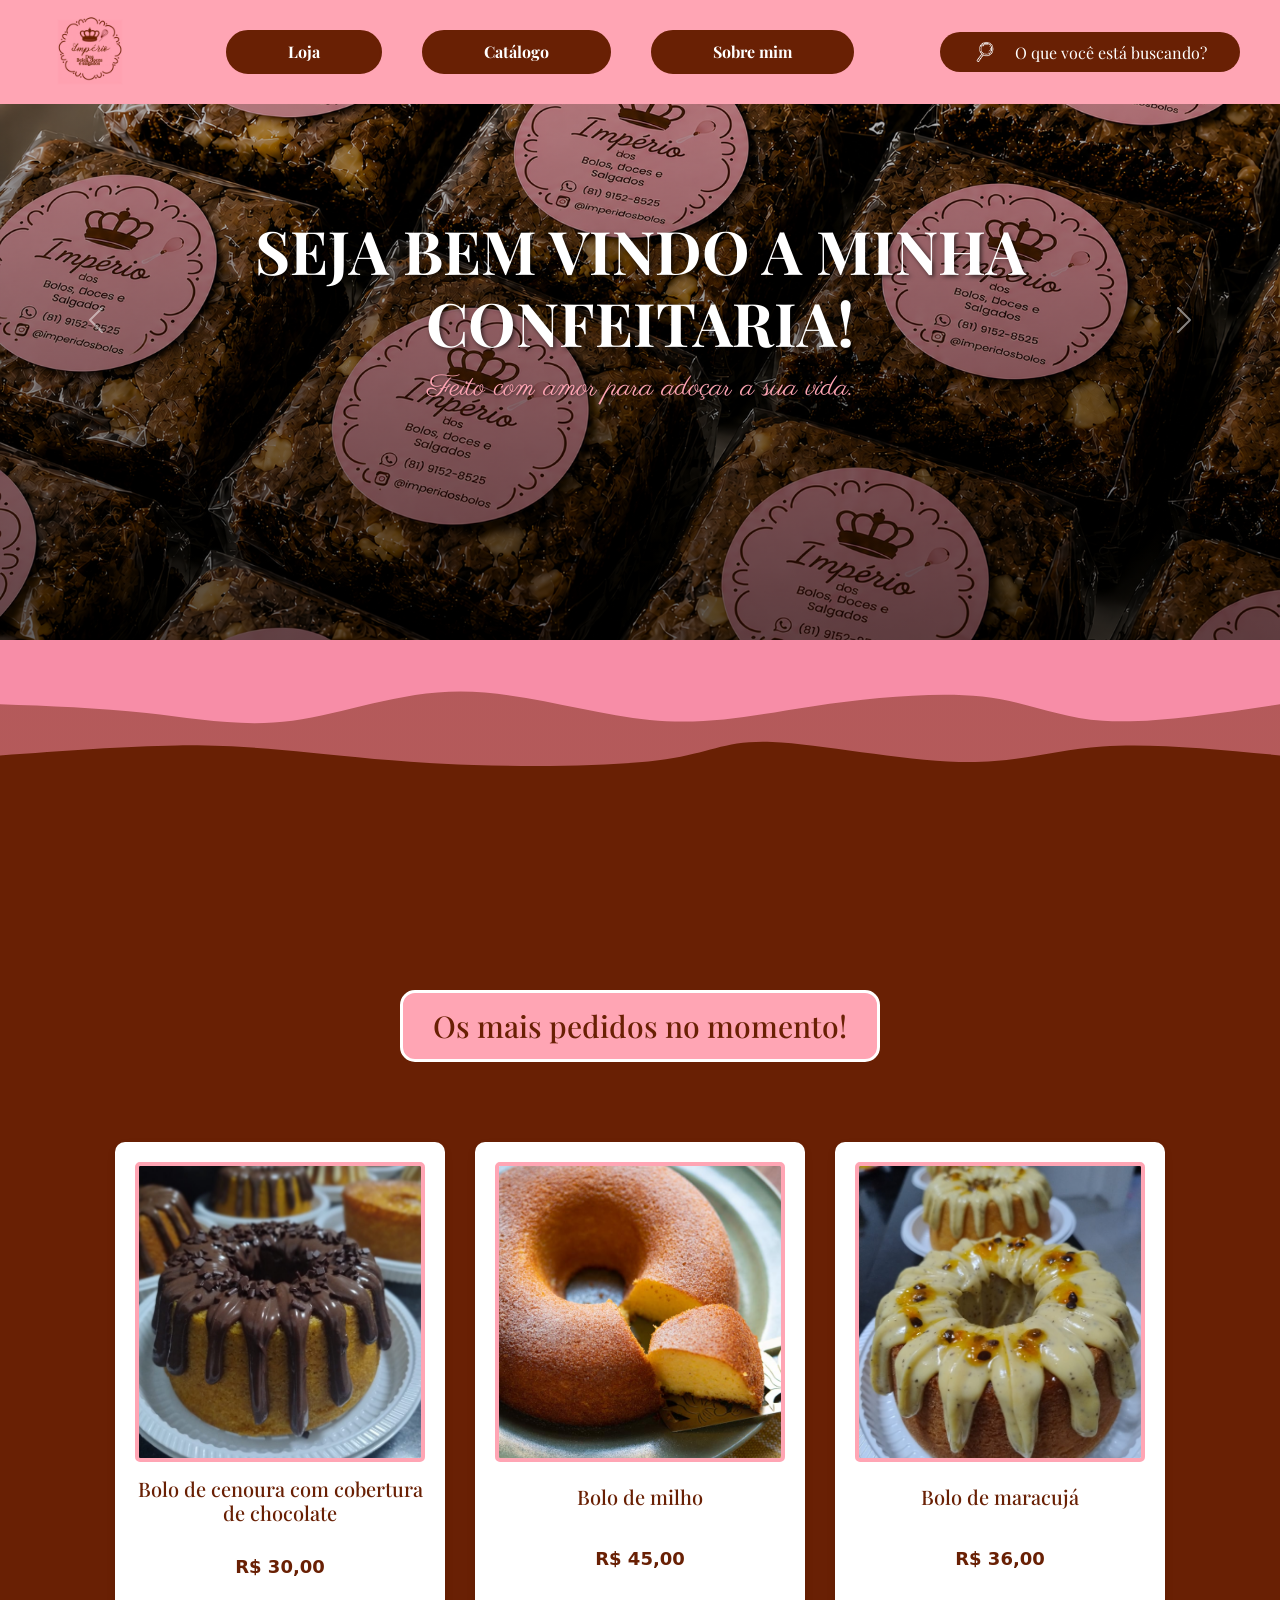
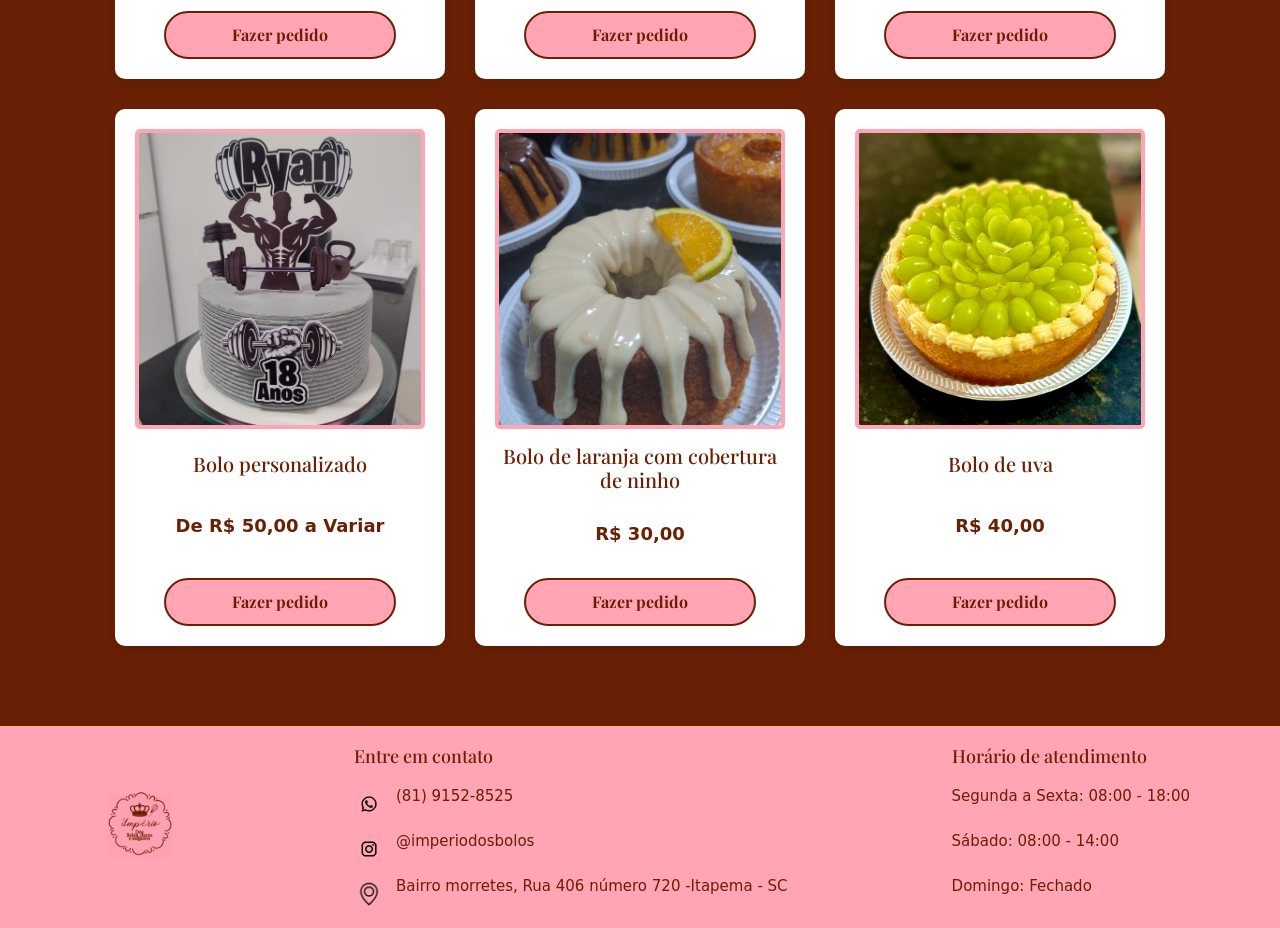
==== commit 7ccb93a3: "salvar" ====
--- a/index.html
+++ b/index.html
@@ -43,7 +43,7 @@
             <div id="carouselExampleAutoplaying" class="carousel slide" data-bs-ride="carousel">
                 <div class="carousel-inner">
                     <div class="carousel-item active">
-                        <img src="./Imagens/Banner da loja.jpg" class="d-block w-100" alt="Banner brownie">
+                        <img src="./Imagens/banner ajeitado.png" class="d-block w-100" alt="Banner brownie">
                         <div class="carousel-caption texto-frase">
                             <h2>SEJA BEM VINDO A MINHA CONFEITARIA!</h2>
                             <p>Feito com amor para adoçar a sua vida.</p>
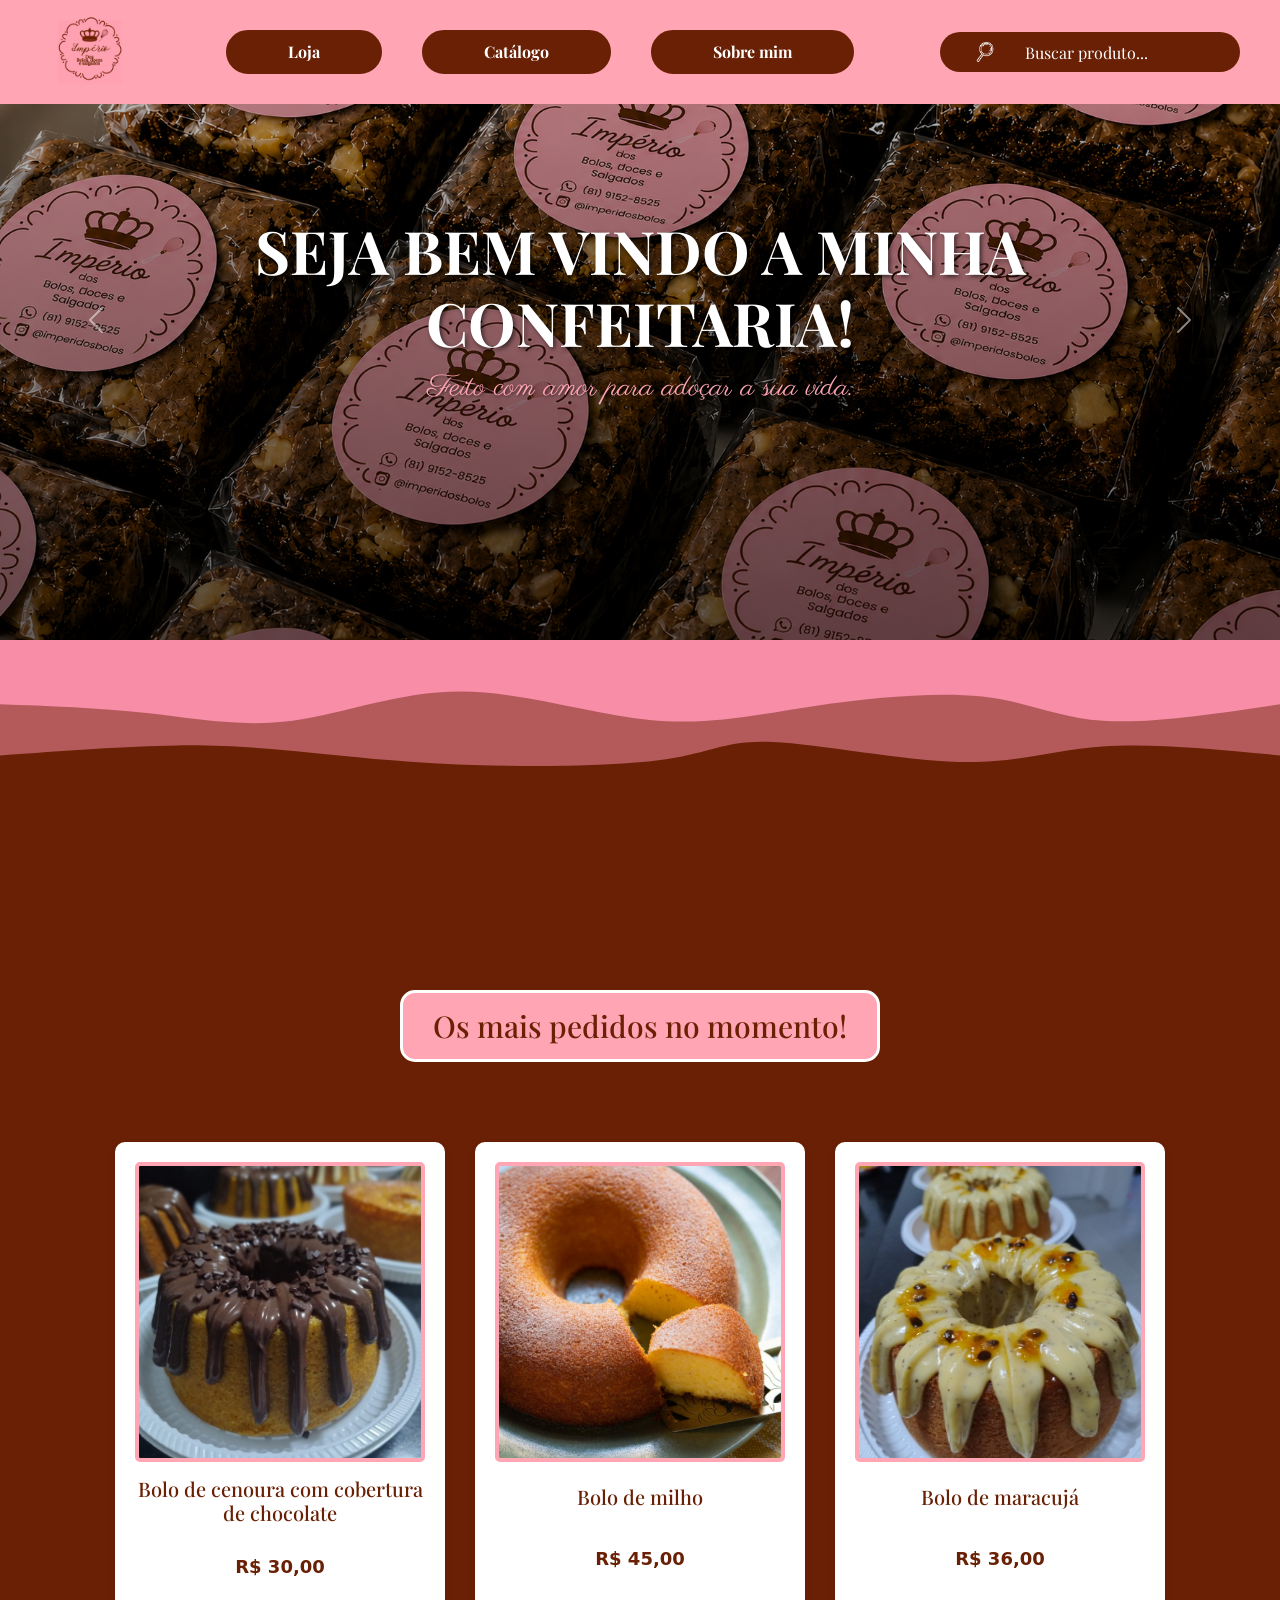
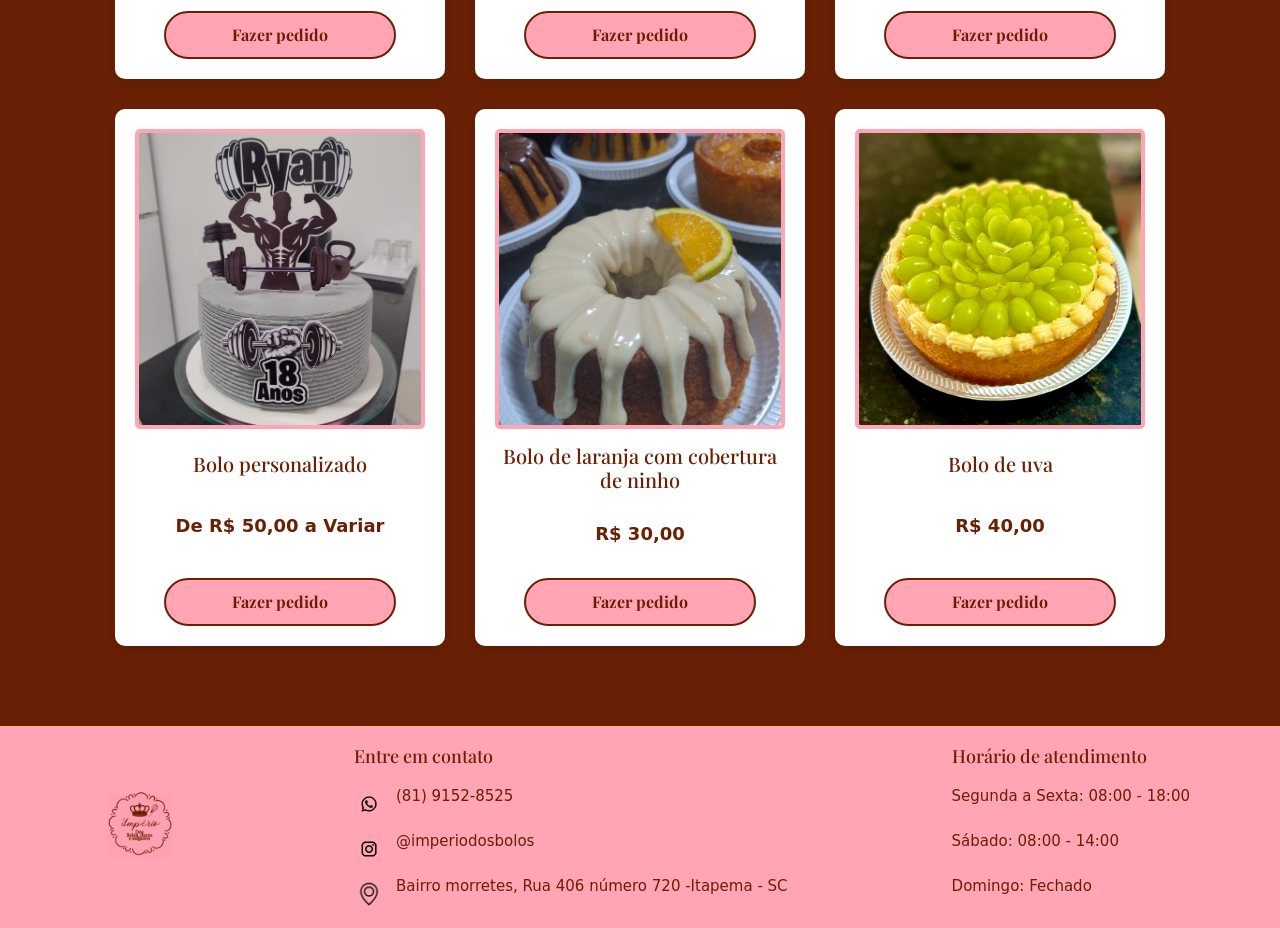
==== commit 492e8f41: "feat: buscar produtos" ====
--- a/index.html
+++ b/index.html
@@ -9,6 +9,7 @@
         integrity="sha384-sRIl4kxILFvY47J16cr9ZwB07vP4J8+LH7qKQnuqkuIAvNWLzeN8tE5YBujZqJLB" crossorigin="anonymous">
 
     <link rel="stylesheet" href="./style.css">
+    <link rel="stylesheet" href="./busca.css">
     <link rel="shortcut icon" href="./Imagens/Design-sem-nome.ico" type="image/x-icon">
 
     <title>Império dos Bolos, Doces e Salgados</title>
@@ -29,11 +30,11 @@
                 <a href="./sobremim.html"> Sobre mim </a>
             </div>
 
-            <form class="busca pesquisabusca-container">
+            <form id="form-busca" class="busca pesquisabusca-container">
                 <img src="./Imagens/lupa.png" alt="Lupa" class="icone-lupa">
-                <input list="produtos-busca" type="text" placeholder="O que você está buscando?">
-                
-                
+                <input type="text" id="busca" placeholder="Buscar produto..." autocomplete="off">
+                <ul id="sugestoes" class="sugestoes-off">
+                </ul>
             </form>
         </nav>
     </header>
--- a/style.css
+++ b/style.css
@@ -449,16 +449,16 @@
 
 
     body {
-        padding-top: 260px;
+        padding-top: 360px;
         /* Espaço aumentado para não cobrir o conteúdo sob o menu mobile fixo */
     }
 
 
     nav {
         flex-direction: column;
-        gap: 10px;
+        gap: 15px;
         padding: 15px;
-        max-height: 240px;
+        max-height: none;
         /* Evita que o menu passe da tela do celular */
     }
 
@@ -480,7 +480,7 @@
         margin: 0;
         text-align: center;
         width: 100%;
-        padding: 6px 10px;
+        padding: 8px 10px;
         font-size: 14px;
     }
 
@@ -506,7 +506,7 @@
 
     .maisvendidos {
         font-size: 22px;
-        margin: 60px auto 30px auto;
+        margin: 40px auto 30px auto;
         padding: 10px 20px;
         display: flex;
     }
--- a/busca.css
+++ b/busca.css
@@ -0,0 +1,50 @@
+#form-busca {
+    position: relative;
+    width: 300px;
+}
+
+#busca {
+    width: 100%;
+    padding: 10px;
+}
+
+#sugestoes {
+    display: block;
+    position: absolute;
+    width: 100%;
+    background: #ffffff;
+    color: #000000;
+    border: 1px solid #692004;
+    border-radius: 10px;
+    overflow: hidden;
+    padding: 0;
+    margin: 0;
+    z-index: 30;
+    top: calc(100% + 5px);
+    left: 0;
+    transition: max-height 0.3s ease;
+}
+
+.sugestoes-off {
+    display: none;
+    opacity: 0;
+}
+
+.sugestoes-on {
+    display: block;
+    opacity: 1;
+}
+
+#sugestoes li {
+    padding: 10px;
+    cursor: pointer;
+}
+
+#sugestoes li{
+    transition: all 0.3s ease;
+}
+
+#sugestoes li:hover {
+    background: #b3595a;
+    color: #ffffff;
+}
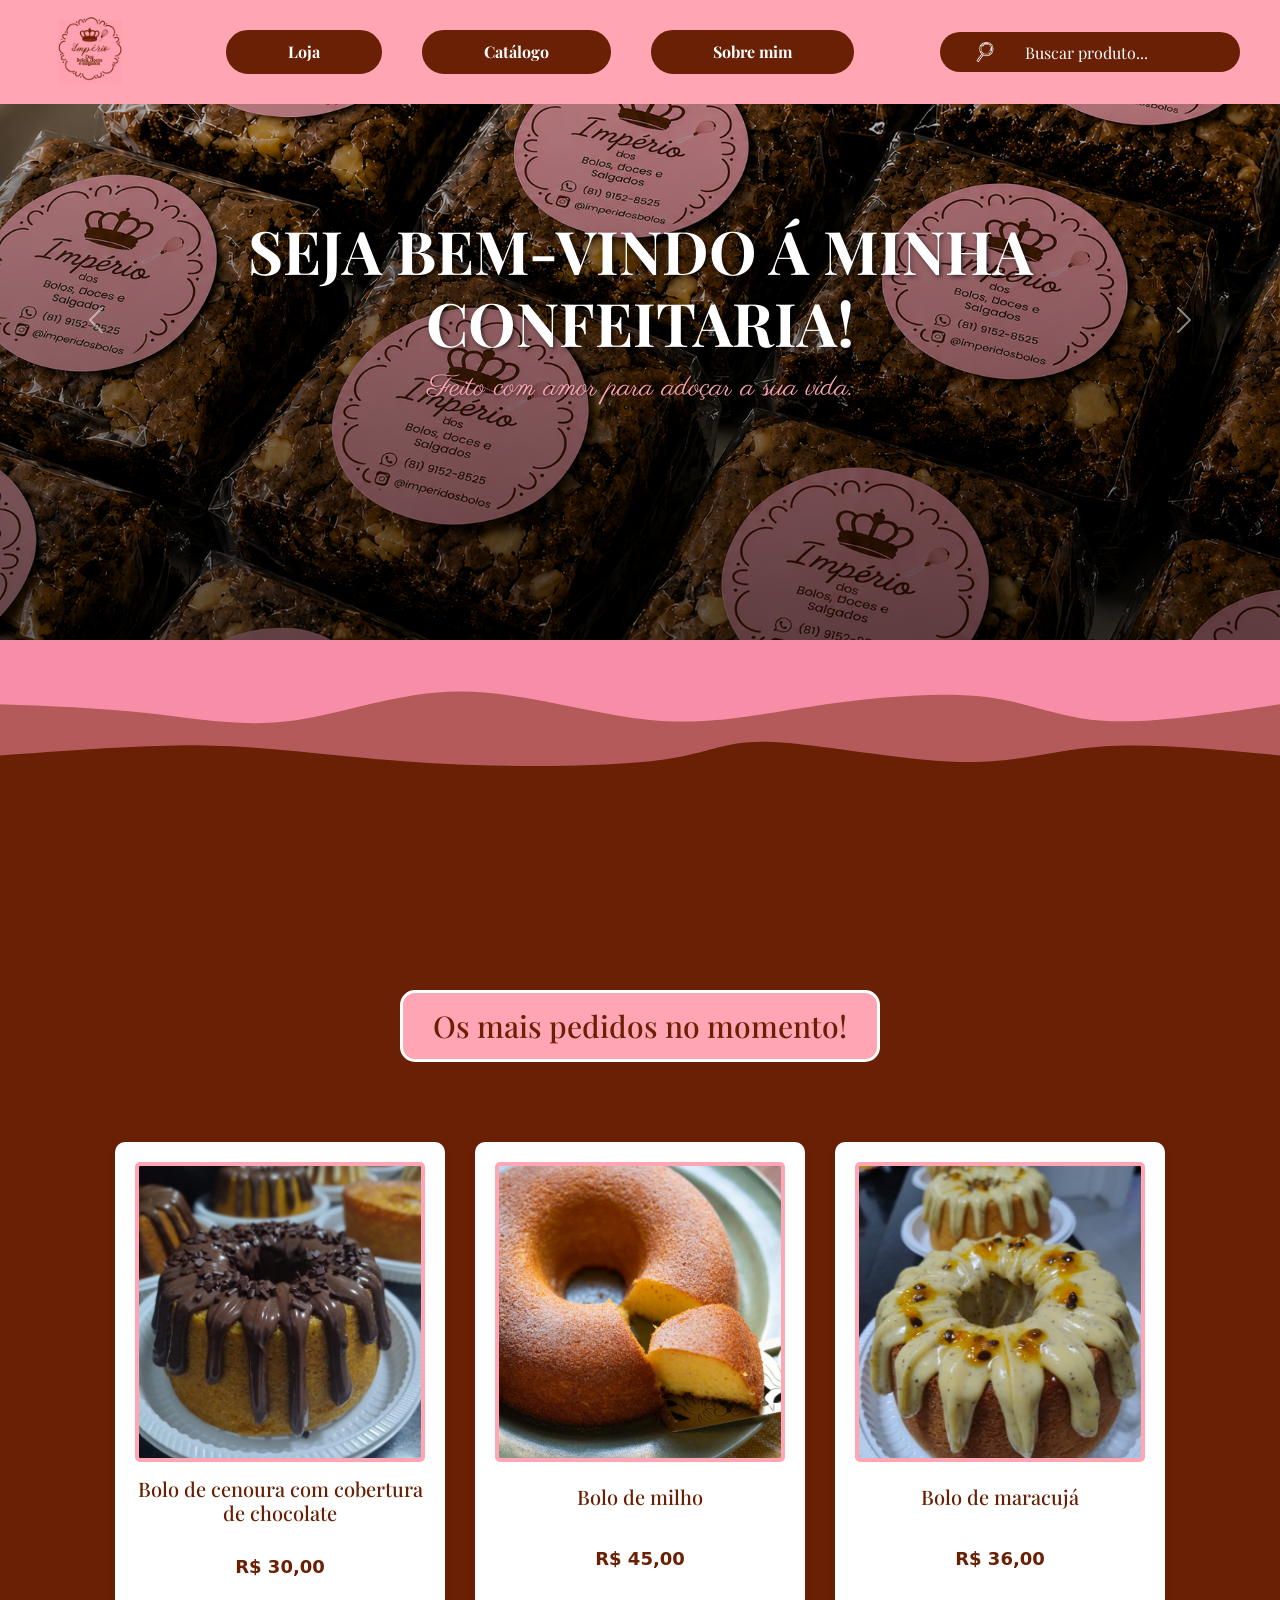
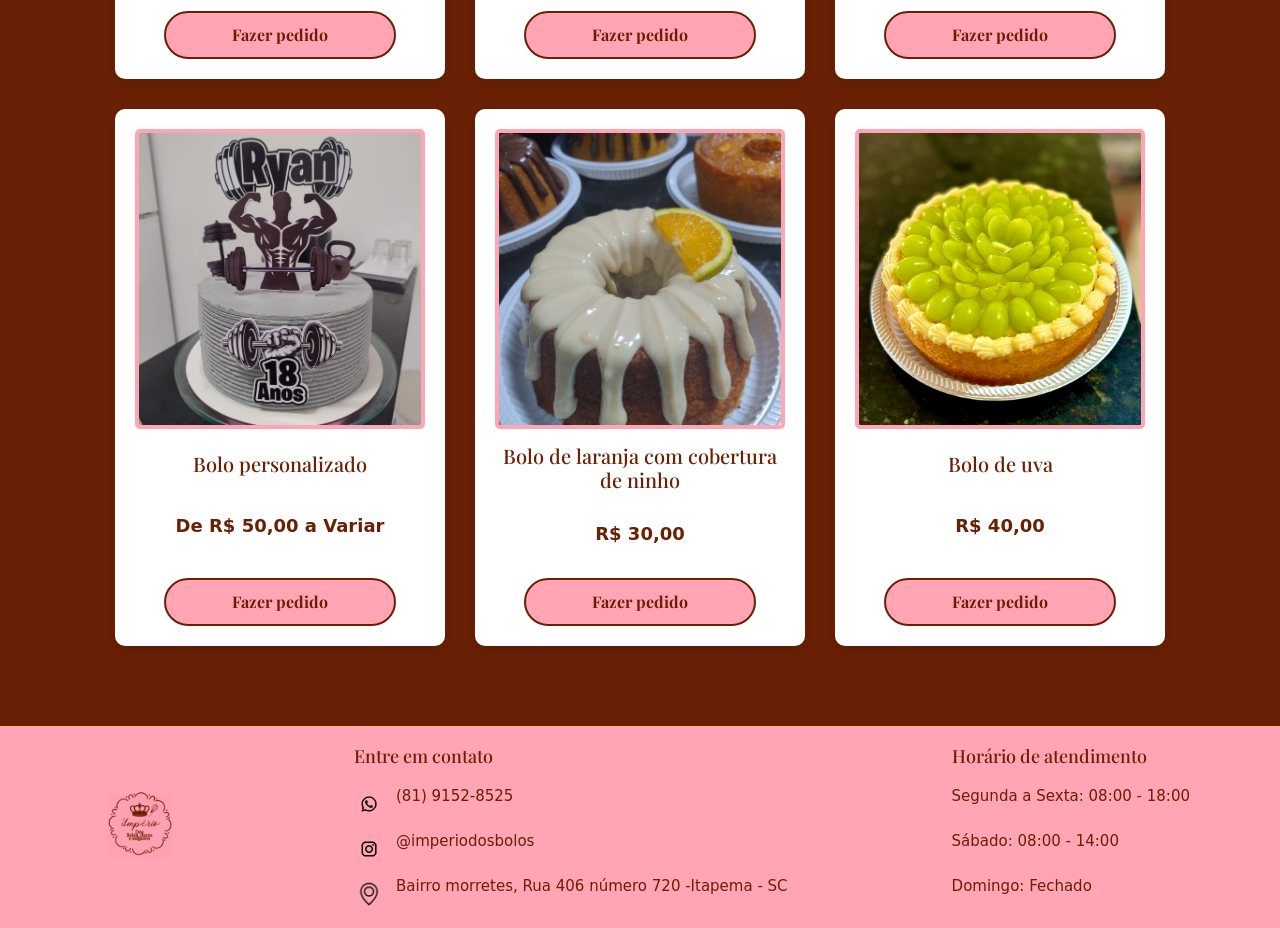
==== commit 28727f8b: "Salvar tudo" ====
--- a/index.html
+++ b/index.html
@@ -46,7 +46,7 @@
                     <div class="carousel-item active">
                         <img src="./Imagens/banner ajeitado.png" class="d-block w-100" alt="Banner brownie">
                         <div class="carousel-caption texto-frase">
-                            <h2>SEJA BEM VINDO A MINHA CONFEITARIA!</h2>
+                            <h2>SEJA BEM-VINDO Á MINHA CONFEITARIA!</h2>
                             <p>Feito com amor para adoçar a sua vida.</p>
                         </div>
                     </div>
@@ -54,7 +54,7 @@
                     <div class="carousel-item">
                         <img src="./Imagens/banner carrocel.png" class="d-block w-100" alt="Banner bolo">
                         <div class="carousel-caption texto-frase">
-                            <h2>NOSSOS BOLOS</h2>
+                            <h2>BOLOS FEITOS COM CARINHO</h2>
                             <p>Uma fatia de felicidade em cada pedaço.</p>
                         </div>
                     </div>
--- a/style.css
+++ b/style.css
@@ -171,29 +171,63 @@
     /* Mantém a proporção da imagem sem distorcer */
 }
 
+#sugestoes {
+    display: block;
+    max-height: 400px;
+    overflow-y: scroll !important;
+    position: absolute;
+    background-color: #ffffff;
+    width: 100%;
+    z-index: 9999;
+    list-style: none;
+    padding: 0;
+    margin: 0;
+}
+
+
+#sugestoes::-webkit-scrollbar {
+    width: 12px !important;
+    display: block !important;
+}
+
+
+#sugestoes::-webkit-scrollbar-track {
+    background: #f1f1f1 !important;
+}
+
+
+#sugestoes::-webkit-scrollbar-thumb {
+    background-color: #aaaaaa !important;
+    border-radius: 10px !important;
+    border: 2px solid #f1f1f1 !important;
+}
+
+
+#sugestoes::-webkit-scrollbar-thumb:hover {
+    background-color: #888888 !important;
+}
+
+
 #hero {
     width: 100%;
-    /* Ocupa toda a largura disponível da página */
+
 }
 
 .carousel-item {
     position: relative;
-    /* Define posicionamento relativo para usar pseudo-elemento ::after */
+
 }
 
 .carousel-item::after {
     content: "";
-    /* Cria um elemento vazio */
     position: absolute;
-    /* Posiciona o elemento de forma absoluta em relação ao .carousel-item */
     top: 0;
     left: 0;
     width: 100%;
     height: 100%;
     background: linear-gradient(to bottom, rgba(0, 0, 0, 0.2), rgba(0, 0, 0, 0.6));
-    /* Cria um degradê suave do topo até a base da imagem */
     z-index: 1;
-    /* Garante que a sombra fique acima da imagem, mas abaixo de textos */
+
 }
 
 .texto-frase {
@@ -225,10 +259,11 @@
     color: #ffa5b4;
     text-shadow: 1px 1px 3px rgba(0, 0, 0, 0.6);
 }
+
 .minha-onda {
-  width: 100vw;     
-  height: 150px;    
-  display: block;   
+    width: 100vw;
+    height: 150px;
+    display: block;
 }
 
 
@@ -271,7 +306,7 @@
     /* Espaço de 30px entre produtos */
     padding: 20px 40px;
     /* Espaçamento interno */
-    max-width: 1130px;  
+    max-width: 1130px;
     margin: 0 auto;
 }
 
@@ -309,7 +344,8 @@
     /* Imagem se ajusta mantendo proporção */
     border-radius: 5px;
     /* Bordas ligeiramente arredondadas */
-     border: 4px solid #ffa5b4; /* Cria a borda rosa de 4px */
+    border: 4px solid #ffa5b4;
+    /* Cria a borda rosa de 4px */
     box-sizing: border-box;
 }
 
@@ -356,13 +392,13 @@
 
 
 .rodape {
-   display: flex;
+    display: flex;
     justify-content: space-between;
     align-items: flex-start;
     gap: 40px;
     background-color: #ffa5b4;
     padding: 15px 90px;
-   
+
 }
 
 
@@ -403,7 +439,7 @@
     font-family: "Playfair Display", serif;
     margin-bottom: 5px;
     padding: 5px 0;
-   
+
 }
 
 
@@ -411,13 +447,13 @@
     display: flex;
     align-items: center;
     gap: 12px;
-    
+
 }
 
 .item-contato img {
     height: 30px;
     object-fit: contain;
-    
+
 }
 
 .item-contato p {
@@ -432,7 +468,7 @@
     font-size: 15px;
     color: #692004;
     line-height: 1.4;
-    
+
 }
 
 
@@ -538,7 +574,7 @@
         /* Botão em largura cheia dentro do card */
     }
 
-  
+
     .rodape {
         flex-direction: column;
         align-items: center;
@@ -570,8 +606,8 @@
         height: 35px;
     }
 
-    .item-contato p{
-          font-size: 16px;
+    .item-contato p {
+        font-size: 16px;
 
     }
 
